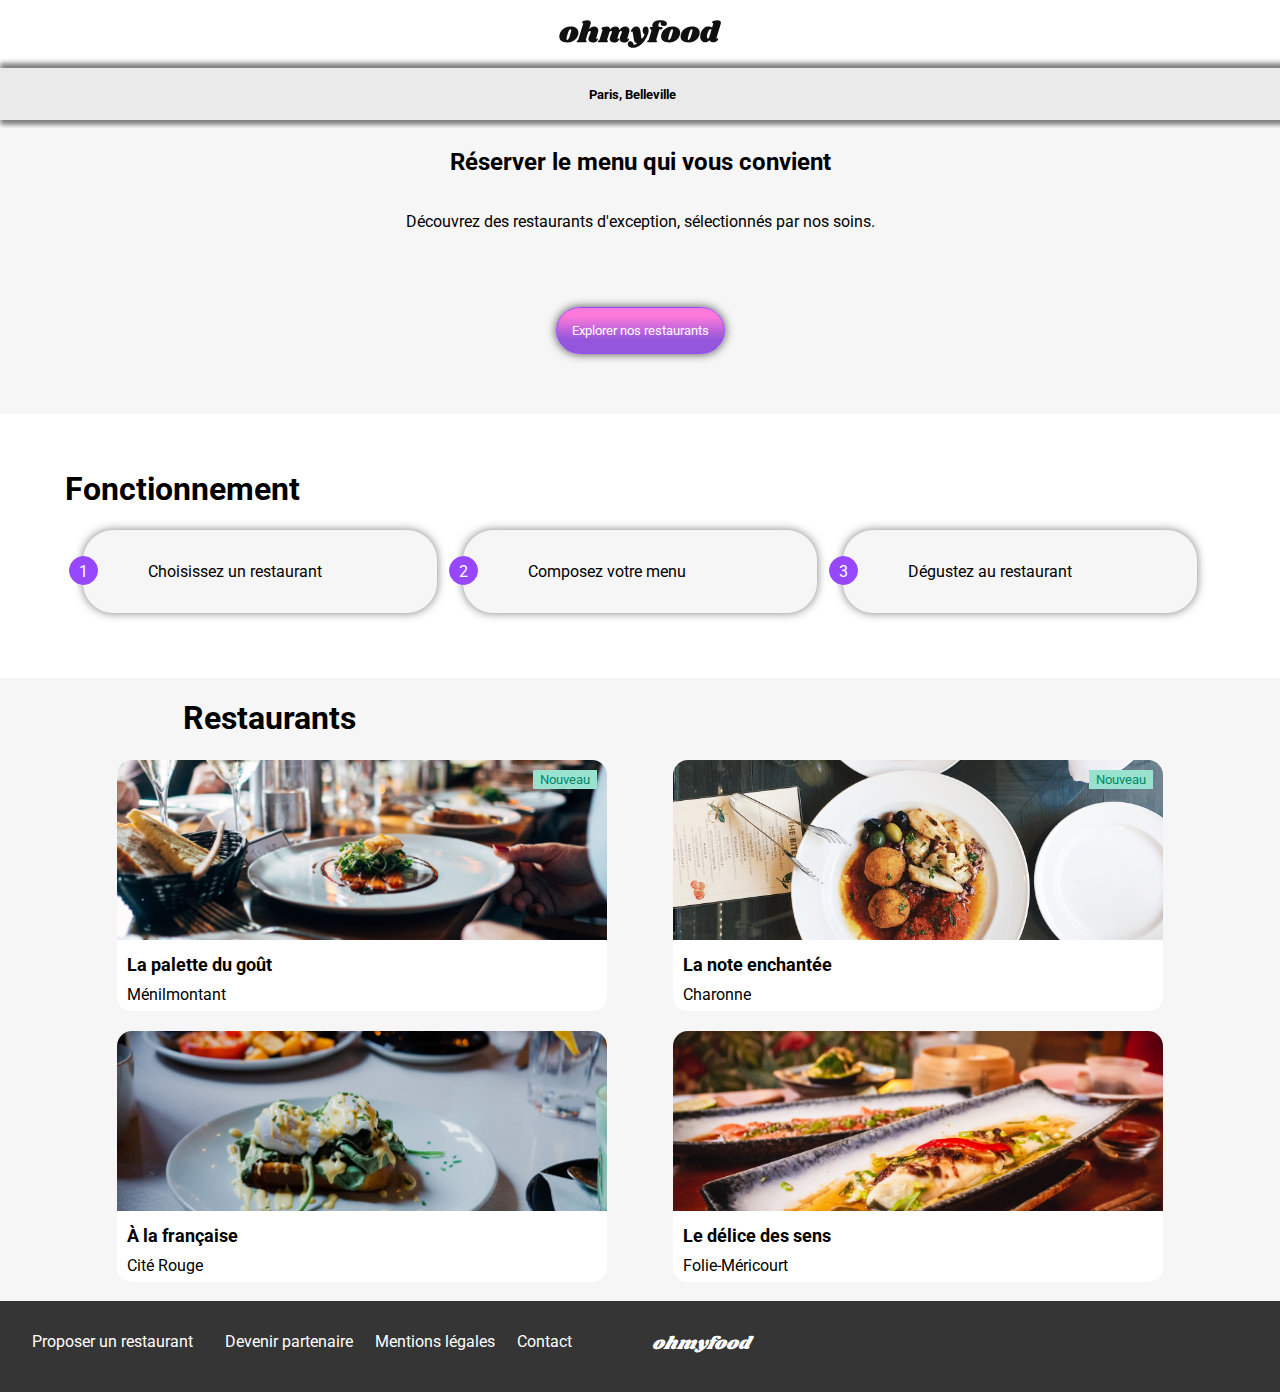
==== index.html @ e7209159 "Rename WelcomePage.html to index.html" ====
<!DOCTYPE html>
<html lang="fr">

<head>
    <meta charset="UTF-8" />
    <meta name="viewport" content="width=device-width, initial-scale=1.0" />
    <title>Ohmyfood</title>
    <link rel="preconnect" href="https://fonts.googleapis.com" />
    <link rel="preconnect" href="https://fonts.gstatic.com" crossorigin />
    <link href="https://fonts.googleapis.com/css2?family=Shrikhand:wght@400;500;700&display=swap" rel="stylesheet" />
    <link href="https://fonts.googleapis.com/css2?family=Roboto:wght@400;500;700&display=swap" rel="stylesheet" />
    <link rel="stylesheet" href="https://cdnjs.cloudflare.com/ajax/libs/font-awesome/6.2.1/css/all.min.css"
        integrity="sha512-MV7K8+y+gLIBoVD59lQIYicR65iaqukzvf/nwasF0nqhPay5w/9lJmVM2hMDcnK1OnMGCdVK+iQrJ7lzPJQd1w=="
        crossorigin="anonymous" referrerpolicy="no-referrer" />
    <link rel="stylesheet" href="./CSS/style.css" />
</head>

<body>

    <header>
        <!-- Logo -->
        <div class="logo">
            <img src="./images/logo/ohmyfood@2x.svg" alt="Logo ohmyfood" />
        </div>
        <!-- Emplacement de localisation -->
        <div class="location">
            <label for="localisation"><i class="fa-solid fa-location-dot"></i></label>
            <input type="text" name="localisation" id="localisation" placeholder="Paris, Belleville" />
        </div>
    </header>
    <!-- Contenu principal -->
    <main>
        <!-- Première section -->
        <section>
            <!-- Contenu textuel avec un bouton -->
            <div class="txt__btn">
                <div class="txt">
                    <h2>Réserver le menu qui vous convient</h2>
                    <p>Découvrez des restaurants d'exception,
                        <br>
                        sélectionnés par nos soins.
                    </p>
                </div>
                <!-- Bouton pour explorer les restaurants -->
                <div class="btn">
                    <button>
                        <span class="explore">Explorer nos restaurants</span>
                    </button>
                </div>
            </div>
        </section>
         <!-- Deuxième section -->
        <section>
          <!-- Titre et cartes de fonctionnement -->
            <div class="functioning__cards">
                <div class="functioning__title">
                    <h1>Fonctionnement</h1>
                </div>
                <!-- Cartes décrivant le fonctionnement -->
                <div class="card">
                    <div class="number">1</div>
                    <p><i class="fa-solid fa-mobile-screen-button gray"></i>Choisissez un restaurant</p>
                </div>
                <div class="card">
                    <div class="number">2</div>
                    <p><i class="fa-solid fa-list-ul gray"></i>Composez votre menu</p>
                </div>
                <div class="card">
                    <div class="number">3</div>
                    <p><i class="fa-solid fa-store purple"></i>Dégustez au restaurant</p>
                </div>
            </div>
        </section>
        <!-- Troisième section -->
        <section>
            <!-- Cartes de présentation des restaurants -->
            <div class="restaurants__cards">
                <h1 id="restaurants">Restaurants</h1>
                <div class="card">
                    <div class="btn__new">
                        <button>Nouveau</button>
                    </div>
                    <img src="./images/restaurants/la-palette-du-gout.jpg" alt="Image représentant une assiète de nourriture sur une table " />
                    <div class="card__content">
                        <div class="card__txt">
                            <h2>La palette du goût</h2>
                            <p>Ménilmontant</p>
                        </div>
                        <div class="card__fav">
                            <i class="fa-regular fa-heart"></i>
                            <i class="fa-solid fa-heart"></i>
                        </div>
                    </div>
                </div>
                <div class="card">
                    <div class="btn__new">
                        <button>Nouveau</button>
                    </div>
                    <img src="./images/restaurants/la-note-enchantee.jpg" alt="Image représentant une assiète de nourriture sur une table " />
                    <div class="card__content">
                        <div class="card__txt">
                            <h2>La note enchantée</h2>
                            <p>Charonne</p>
                        </div>
                        <div class="card__fav">
                            <i class="fa-regular fa-heart"></i>
                            <i class="fa-solid fa-heart"></i>
                        </div>
                    </div>
                </div>
                <div class="card">
                    <img src="./images/restaurants/a-la-francaise.jpg" alt="Image représentant une assiète de nourriture sur une table " />
                    <div class="card__content">
                        <div class="card__txt">
                            <h2>À la française</h2>
                            <p>Cité Rouge</p>
                        </div>
                        <div class="card__fav">
                            <i class="fa-regular fa-heart"></i>
                            <i class="fa-solid fa-heart"></i>
                        </div>
                    </div>
                </div>
                <div class="card">
                    <img src="./images/restaurants/le-delice-des-sens.jpg" alt="Image représentant une assiète de nourriture sur une table " />
                    <div class="card__content">
                        <div class="card__txt">
                            <h2>Le délice des sens</h2>
                            <p>Folie-Méricourt</p>
                        </div>
                        <div class="card__fav">
                            <i class="fa-regular fa-heart"></i>
                            <i class="fa-solid fa-heart"></i>
                        </div>
                    </div>
                </div>

            </div>
        </section>
    </main>
    <!-- Pied de page -->
    <footer>
        <div class="foot">
            <div class="foot__title">
                <h2>ohmyfood</h2>
            </div>
            <!-- Informations de contact -->
            <div class="foot__txt">
                <p><i class="fa-solid fa-utensils"></i>Proposer un restaurant</p>
                <p><i class="fa-solid fa-handshake-angle"></i>Devenir partenaire</p>
                <p>Mentions légales</p>
                <p>Contact</p>
            </div>
        </div>
    </footer>

</body>
</html>
---- CSS/style.css ----
@charset "UTF-8";
/****** Variables *******/
/****** Mixins *******/
/****** Global Styles *******/
* {
  font-family: "Roboto", sans-serif;
}

body {
  margin: 0;
  padding: 0;
}

h1 {
  margin-left: 20px;
}

hr {
  display: block;
  margin-bottom: 15px;
  margin-left: -177px;
  width: 40px;
  border: #99E2D0 3px solid;
}

.btn {
  display: flex;
  justify-content: center;
  align-items: center;
  margin-top: 30px;
}
.btn button {
  border: #9747FF 1px solid;
  background: rgb(147, 86, 220);
  background: linear-gradient(0deg, rgb(147, 86, 220) 30%, rgb(255, 121, 218) 82%);
  padding: 15px;
  border-radius: 25px;
  color: #ffffff;
  box-shadow: 0 0 10px rgba(0, 0, 0, 0.7);
}
.btn button:hover {
  background-color: rgb(167, 106, 230);
  box-shadow: 0 0 15px rgba(0, 0, 0, 0.9);
}

/****** Welcome Page *******/
/****** Header *******/
.logo {
  display: flex;
  justify-content: center;
  align-items: center;
  padding-top: 20px;
  padding-bottom: 20px;
}
.logo img {
  width: 162px;
}

.location {
  display: flex;
  justify-content: center;
  align-items: center;
  width: 105%;
  height: 50%;
  background-color: #EAEAEA;
  box-shadow: 0 -5px 5px rgba(0, 0, 0, 0.5), 0 5px 5px rgba(0, 0, 0, 0.5);
  margin-bottom: 8px;
}
.location i {
  margin-right: 10px;
}
.location label {
  display: flex;
  justify-content: center;
  align-items: center;
}
.location input {
  border: none;
  background-color: #EAEAEA;
  height: 50px;
}
.location input::-moz-placeholder {
  font-weight: bold;
  color: black;
}
.location input::placeholder {
  font-weight: bold;
  color: black;
}

/****** 1ère section *******/
.txt__btn {
  background-color: #F6F6F6;
  padding-bottom: 60px;
}
.txt__btn .txt {
  display: flex;
  justify-content: center;
  align-items: center;
  text-align: center;
  flex-direction: column;
  padding-bottom: 30px;
}
@media (min-width: 768px) {
  .txt__btn .txt p br {
    display: none;
  }
}

/****** 2ème section *******/
.functioning__cards {
  display: flex;
  justify-content: center;
  align-items: center;
  flex-direction: column;
  flex-wrap: wrap;
  padding-top: 35px;
}
@media (min-width: 768px) {
  .functioning__cards {
    flex-direction: row;
    gap: 2%;
    padding-bottom: 40px;
  }
}
.functioning__cards .functioning__title {
  width: 100%;
  margin-left: 45px;
}
.functioning__cards .number {
  height: 17px;
  border: #9747FF 1px solid;
  background-color: #9747FF;
  color: white;
  padding: 5px 9px 5px 9px;
  border-radius: 100%;
  margin-left: -30px;
  margin-top: 10px;
}
.functioning__cards .card {
  display: flex;
  width: 322px;
  border: 1px solid #F6F6F6;
  padding: 15px;
  border-radius: 30px;
  background-color: #F6F6F6;
  box-shadow: 0 0 10px rgba(0, 0, 0, 0.5);
  margin-bottom: 25px;
}
.functioning__cards .card p {
  width: 100%;
  display: flex;
}
.functioning__cards .card p i {
  display: flex;
  justify-content: center;
  align-items: center;
  padding-left: 30px;
  padding-right: 20px;
  color: #7E7E7E;
}
.functioning__cards .card p .purple {
  color: #9747FF;
}

/****** 3ème section les restaurants *******/
.restaurants__cards {
  background-color: #F6F6F6;
  display: flex;
  justify-content: center;
  align-items: center;
  flex-direction: column;
}
@media (min-width: 1024px) {
  .restaurants__cards {
    flex-direction: row;
    flex-wrap: wrap;
    gap: 5%;
  }
}
@media (min-width: 768px) {
  .restaurants__cards h1 {
    width: 73%;
  }
}
.restaurants__cards .card {
  position: relative;
  border: #F6F6F6 1px solid;
  background-color: white;
  width: 340px;
  height: 251px;
  border-radius: 15px;
  margin-bottom: 18px;
}
.restaurants__cards .card:hover {
  transform: scale(1.05);
  box-shadow: 0 0 15px rgba(0, 0, 0, 0.3);
}
@media (min-width: 768px) {
  .restaurants__cards .card {
    width: 490px;
    height: 251px;
  }
}
.restaurants__cards .card .btn__new button {
  position: absolute;
  top: 10px;
  right: 10px;
  border: #99E2D0 1px solid;
  background-color: #99E2D0;
  color: #008766;
  z-index: 2;
}
.restaurants__cards .card img {
  width: 340px;
  height: 180px;
  -o-object-fit: cover;
     object-fit: cover;
  border-top-left-radius: 15px;
  border-top-right-radius: 15px;
  z-index: -1;
}
@media (min-width: 768px) {
  .restaurants__cards .card img {
    width: 490px;
  }
}
.restaurants__cards .card .card__content {
  display: flex;
  justify-content: space-between;
}
.restaurants__cards .card .card__content .card__txt h2 {
  font-size: 18px;
  margin: 10px;
}
.restaurants__cards .card .card__content .card__txt p {
  margin: 10px;
}
.restaurants__cards .card .card__content .card__fav {
  padding-right: 35px;
  position: relative;
}
.restaurants__cards .card .card__content .card__fav .fa-regular,
.restaurants__cards .card .card__content .card__fav .fa-solid {
  position: absolute;
  top: 0;
  left: 0;
}
.restaurants__cards .card .card__content .card__fav .fa-regular {
  color: black;
  transition: transform 1s;
}
.restaurants__cards .card .card__content .card__fav .fa-solid {
  opacity: 0;
  transition: opacity 1s;
}
.restaurants__cards .card .card__content .card__fav:hover .fa-regular {
  transform: scale(0);
}
.restaurants__cards .card .card__content .card__fav:hover .fa-solid {
  opacity: 1;
  color: rgb(147, 86, 220);
}

/****** Footer *******/
footer {
  background-color: #353535;
  color: white;
  padding-top: 15px;
  padding-bottom: 20px;
}
@media (min-width: 768px) {
  footer .foot {
    display: flex;
    flex-direction: row-reverse;
    justify-content: flex-end;
    margin-right: 30px;
  }
}
footer .foot .foot__title h2 {
  font-family: "Shrikhand", sans-serif;
  font-style: italic;
  font-weight: 400;
  font-size: 18px;
  color: white;
  margin-left: 80px;
  margin-right: 20px;
}
@media (min-width: 768px) {
  footer .foot .foot__txt {
    display: flex;
  }
}
footer .foot i {
  margin-right: 10px;
}
footer .foot p {
  margin-left: 22px;
}

/****** Menus pages *******/
/****** Header *******/
.logo i {
  position: absolute;
  left: 20px;
}

/****** Menus images et titres *******/
@media (min-width: 768px) {
  .menu__part {
    display: flex;
    justify-content: center;
    align-items: center;
  }
}

.menu__image {
  position: relative;
}
.menu__image img {
  width: 100%;
  height: 275px;
  -o-object-fit: cover;
     object-fit: cover;
  position: relative;
}

.menu {
  background-color: #F6F6F6;
  border-top-left-radius: 30px;
  border-top-right-radius: 30px;
  z-index: 2;
  position: relative;
  margin-top: -60px;
  padding-bottom: 60px;
}
@media (min-width: 768px) {
  .menu {
    width: 1055px;
  }
}
.menu .menu__title h1 {
  font-family: "Shrikhand", sans-serif;
  font-size: 28px;
  font-style: italic;
  font-weight: 400;
  padding-top: 60px;
}
@media (min-width: 768px) {
  .menu .menu__title h1 {
    display: flex;
    justify-content: center;
    align-items: center;
  }
}
.menu .menu__title h1 .fa-regular,
.menu .menu__title h1 .fa-solid {
  position: absolute;
  margin-left: 30px;
}
@media (min-width: 768px) {
  .menu .menu__title h1 .fa-regular,
  .menu .menu__title h1 .fa-solid {
    margin-left: 400px;
  }
}
.menu .menu__title h1 .fa-regular {
  color: black;
  transition: transform 1s;
}
.menu .menu__title h1 .fa-solid {
  opacity: 0;
  transition: opacity 1s;
}
.menu .menu__title h1:hover .fa-regular {
  transform: scale(0);
}
.menu .menu__title h1:hover .fa-solid {
  opacity: 1;
  color: rgb(147, 86, 220);
}

.food {
  display: flex;
  justify-content: center;
  align-items: center;
  flex-direction: column;
}
.food .food__title {
  font-family: "Roboto", sans-serif;
  font-weight: 300;
  font-size: 18px;
  width: 100%;
  margin: 40px 0 0 20px;
}
@media (min-width: 768px) {
  .food .food__title {
    margin-left: 700px;
  }
}
.food .card {
  width: 349px;
  height: 72px;
  border: #F6F6F6 1px solid;
  background-color: white;
  box-shadow: 0 0 10px rgba(0, 0, 0, 0.5);
  margin-bottom: 22px;
  border-radius: 15px;
  position: relative;
}
.food .card .card__content {
  display: flex;
  justify-content: space-between;
}
.food .card .card__content .card__txt {
  margin-left: 15px;
  white-space: nowrap;
  overflow: hidden;
  text-overflow: ellipsis;
}
.food .card .card__content .card__txt h3 {
  font-weight: 500;
  font-size: 18px;
  margin-bottom: 10px;
  margin-top: 10px;
  overflow: hidden;
  text-overflow: ellipsis;
  white-space: nowrap;
}
.food .card .card__content .card__txt p {
  margin: 0;
  font-weight: 300;
  font-size: 15px;
  overflow: hidden;
  text-overflow: ellipsis;
  white-space: nowrap;
}
.food .card .check i {
  color: #99E2D0;
  border: #99E2D0 1px solid;
  border-radius: 100%;
  background-color: white;
  padding: 5px;
  display: none;
}
.food .card:hover .check {
  display: block;
  width: 60px;
  height: 75px;
  border-top-right-radius: 15px;
  border-bottom-right-radius: 15px;
  background-color: #99E2D0;
  display: flex;
  justify-content: center;
  align-items: center;
}
.food .card:hover .check i {
  display: block;
}
.food .card .card__price {
  padding-top: 13px;
  padding-right: 15px;
}/*# sourceMappingURL=style.css.map */
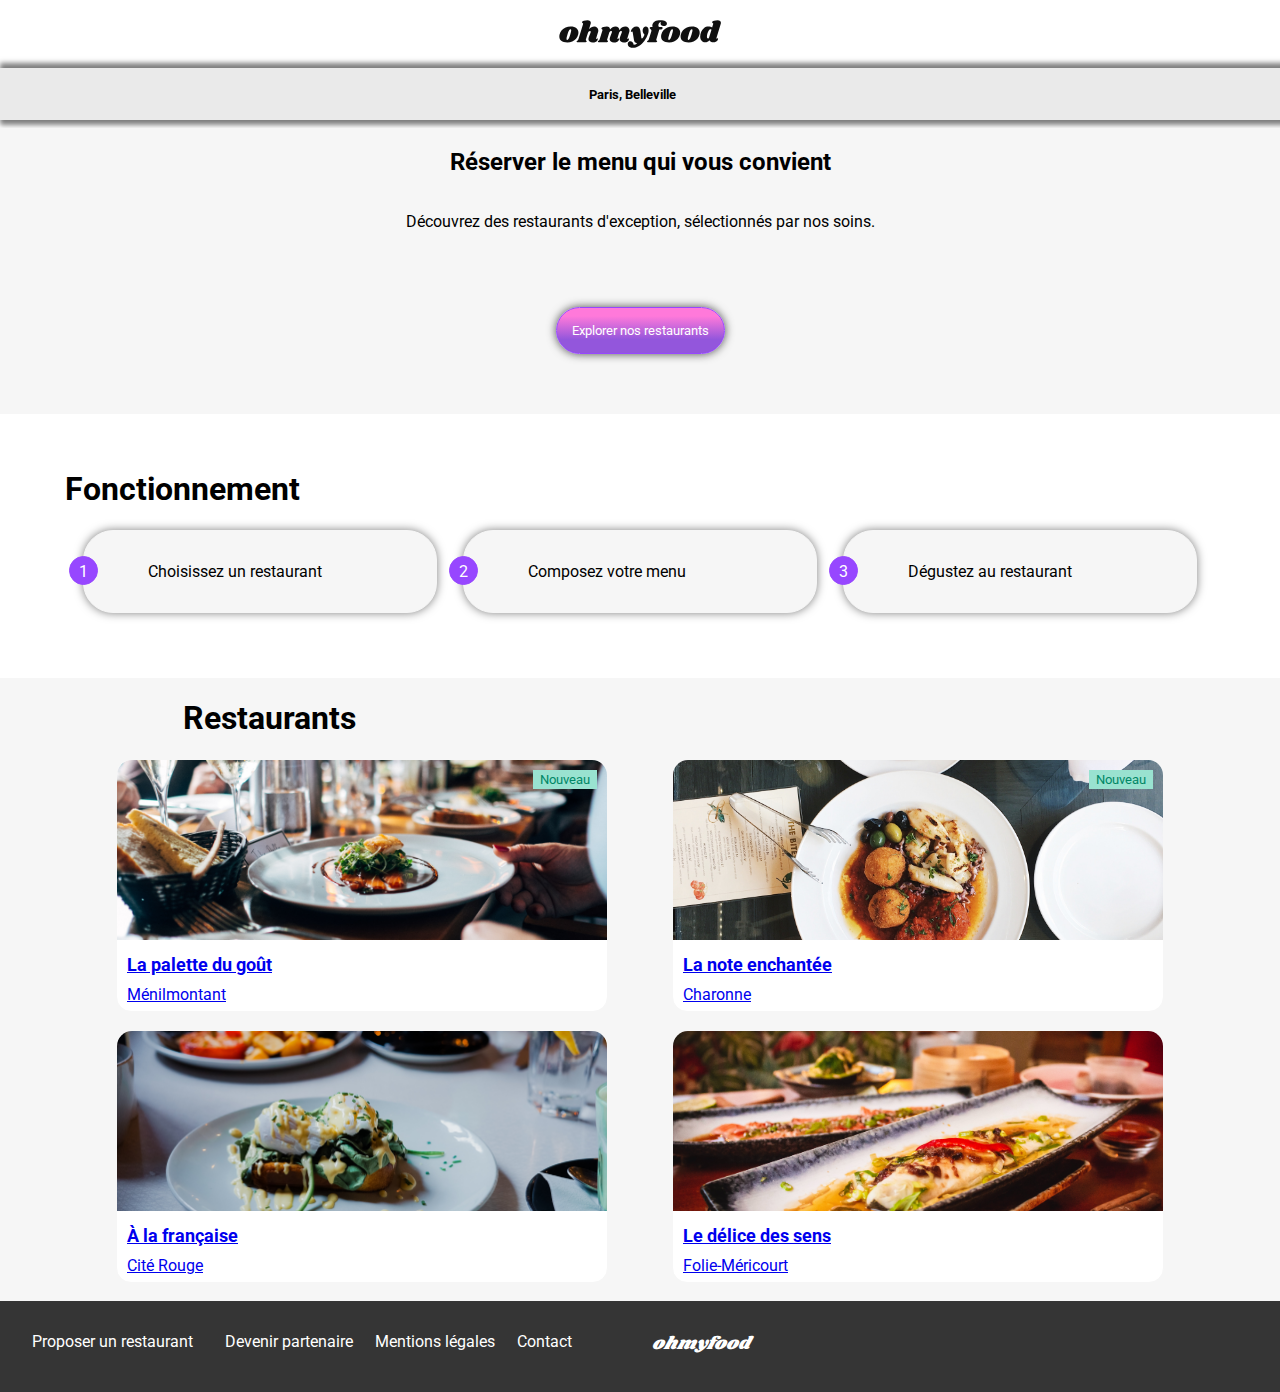
==== commit 25c96373: "Ajout des lien pour les cards" ====
--- a/index.html
+++ b/index.html
@@ -49,9 +49,9 @@
                 </div>
             </div>
         </section>
-         <!-- Deuxième section -->
+        <!-- Deuxième section -->
         <section>
-          <!-- Titre et cartes de fonctionnement -->
+            <!-- Titre et cartes de fonctionnement -->
             <div class="functioning__cards">
                 <div class="functioning__title">
                     <h1>Fonctionnement</h1>
@@ -76,27 +76,32 @@
             <!-- Cartes de présentation des restaurants -->
             <div class="restaurants__cards">
                 <h1 id="restaurants">Restaurants</h1>
+                <a href="./menus/lapalettedugout.html">
+                    <div class="card">
+                        <div class="btn__new">
+                            <button>Nouveau</button>
+                        </div>
+                        <img src="./images/restaurants/la-palette-du-gout.jpg"
+                            alt="Image représentant une assiète de nourriture sur une table " />
+                        <div class="card__content">
+                            <div class="card__txt">
+                                <h2>La palette du goût</h2>
+                                <p>Ménilmontant</p>
+                            </div>
+                            <div class="card__fav">
+                                <i class="fa-regular fa-heart"></i>
+                                <i class="fa-solid fa-heart"></i>
+                            </div>
+                        </div>
+                    </div>
+                </a>
+                <a href="./menus/lanoteenchantee.html">
                 <div class="card">
                     <div class="btn__new">
                         <button>Nouveau</button>
                     </div>
-                    <img src="./images/restaurants/la-palette-du-gout.jpg" alt="Image représentant une assiète de nourriture sur une table " />
-                    <div class="card__content">
-                        <div class="card__txt">
-                            <h2>La palette du goût</h2>
-                            <p>Ménilmontant</p>
-                        </div>
-                        <div class="card__fav">
-                            <i class="fa-regular fa-heart"></i>
-                            <i class="fa-solid fa-heart"></i>
-                        </div>
-                    </div>
-                </div>
-                <div class="card">
-                    <div class="btn__new">
-                        <button>Nouveau</button>
-                    </div>
-                    <img src="./images/restaurants/la-note-enchantee.jpg" alt="Image représentant une assiète de nourriture sur une table " />
+                    <img src="./images/restaurants/la-note-enchantee.jpg"
+                        alt="Image représentant une assiète de nourriture sur une table " />
                     <div class="card__content">
                         <div class="card__txt">
                             <h2>La note enchantée</h2>
@@ -108,8 +113,11 @@
                         </div>
                     </div>
                 </div>
+            </a>
+            <a href="./menus/alafrançaise.html">
                 <div class="card">
-                    <img src="./images/restaurants/a-la-francaise.jpg" alt="Image représentant une assiète de nourriture sur une table " />
+                    <img src="./images/restaurants/a-la-francaise.jpg"
+                        alt="Image représentant une assiète de nourriture sur une table " />
                     <div class="card__content">
                         <div class="card__txt">
                             <h2>À la française</h2>
@@ -121,8 +129,11 @@
                         </div>
                     </div>
                 </div>
+            </a>
+            <a href="./menus/ledelicedessens.html">
                 <div class="card">
-                    <img src="./images/restaurants/le-delice-des-sens.jpg" alt="Image représentant une assiète de nourriture sur une table " />
+                    <img src="./images/restaurants/le-delice-des-sens.jpg"
+                        alt="Image représentant une assiète de nourriture sur une table " />
                     <div class="card__content">
                         <div class="card__txt">
                             <h2>Le délice des sens</h2>
@@ -134,8 +145,8 @@
                         </div>
                     </div>
                 </div>
-
             </div>
+        </a>
         </section>
     </main>
     <!-- Pied de page -->
@@ -155,4 +166,5 @@
     </footer>
 
 </body>
-</html>
+
+</html>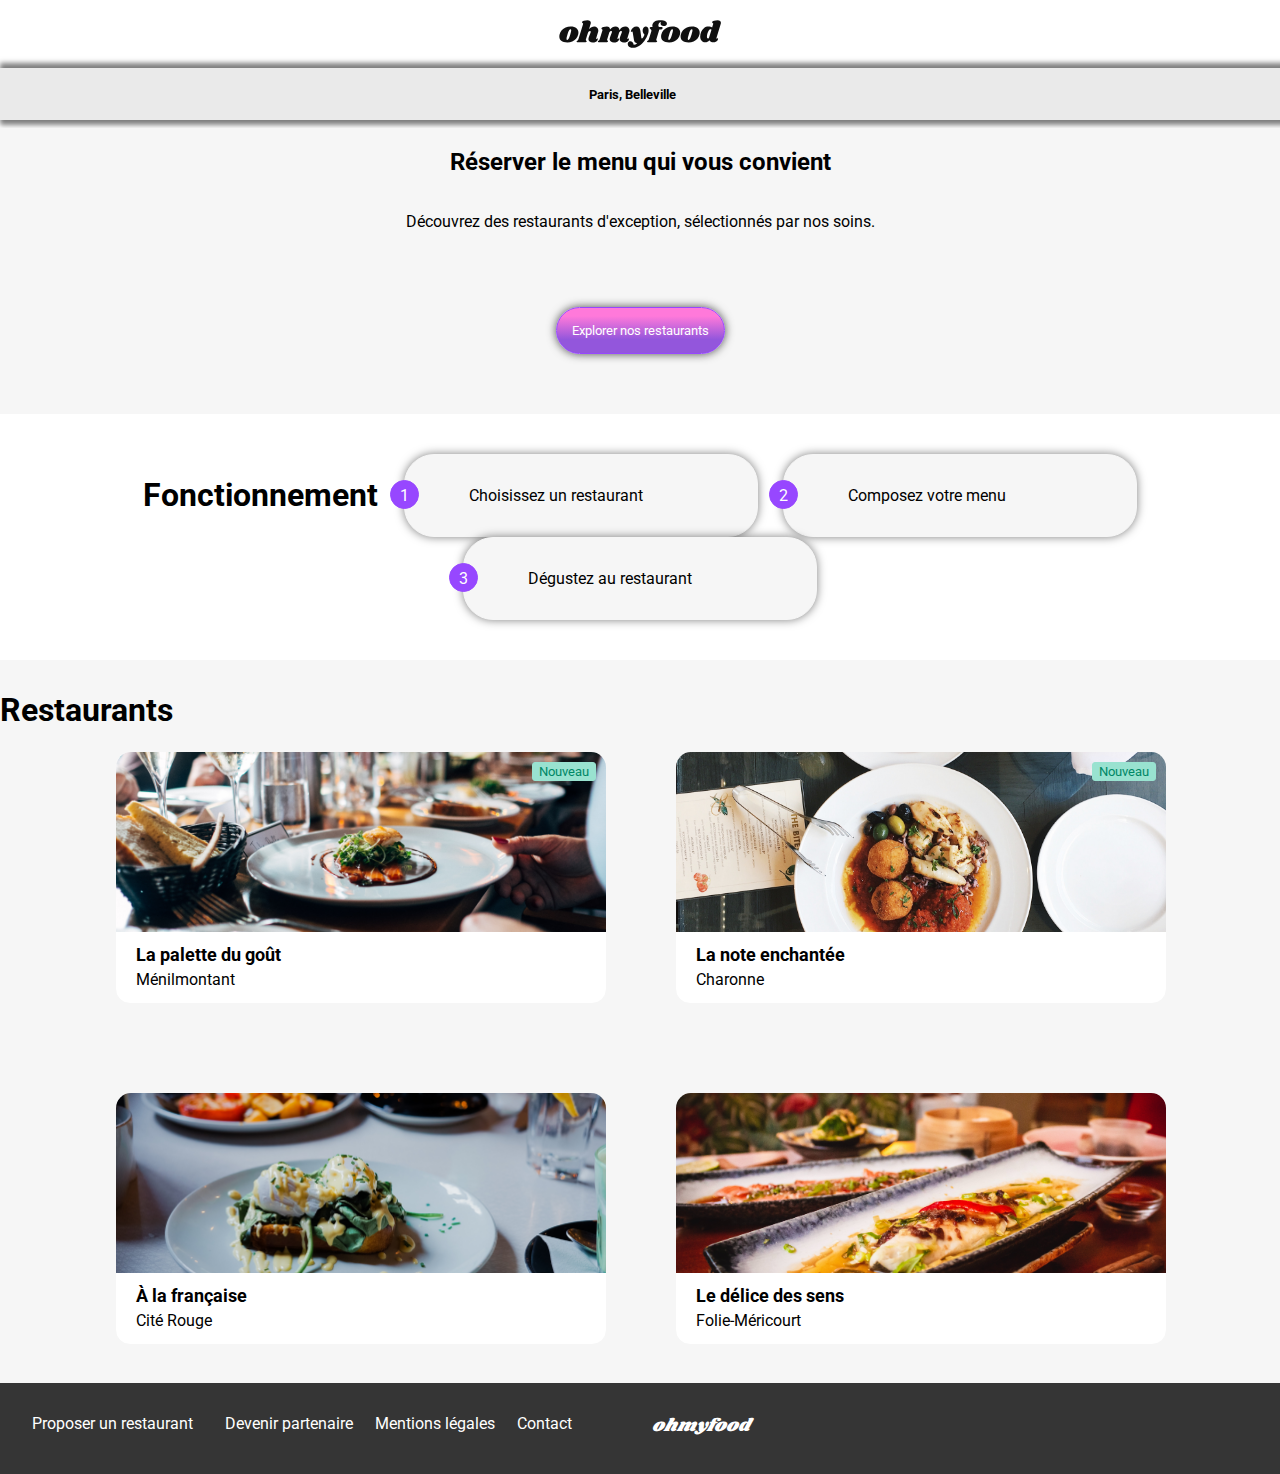
==== commit a92f4271: "Correction et passage en grid" ====
--- a/index.html
+++ b/index.html
@@ -53,9 +53,7 @@
         <section>
             <!-- Titre et cartes de fonctionnement -->
             <div class="functioning__cards">
-                <div class="functioning__title">
-                    <h1>Fonctionnement</h1>
-                </div>
+                <h1>Fonctionnement</h1>
                 <!-- Cartes décrivant le fonctionnement -->
                 <div class="card">
                     <div class="number">1</div>
@@ -74,79 +72,84 @@
         <!-- Troisième section -->
         <section>
             <!-- Cartes de présentation des restaurants -->
+
+
             <div class="restaurants__cards">
                 <h1 id="restaurants">Restaurants</h1>
-                <a href="./menus/lapalettedugout.html">
-                    <div class="card">
-                        <div class="btn__new">
-                            <button>Nouveau</button>
-                        </div>
-                        <img src="./images/restaurants/la-palette-du-gout.jpg"
-                            alt="Image représentant une assiète de nourriture sur une table " />
-                        <div class="card__content">
-                            <div class="card__txt">
-                                <h2>La palette du goût</h2>
-                                <p>Ménilmontant</p>
+                <div class="card__grid">
+                    <a href="./menus/lapalettedugout.html">
+                        <div class="card" id="palette">
+                            <div class="btn__new">
+                                <button>Nouveau</button>
                             </div>
-                            <div class="card__fav">
-                                <i class="fa-regular fa-heart"></i>
-                                <i class="fa-solid fa-heart"></i>
+                            <img src="./images/restaurants/la-palette-du-gout.jpg"
+                                alt="Image représentant une assiète de nourriture sur une table " />
+                            <div class="card__content">
+                                <div class="card__txt">
+                                    <h2>La palette du goût</h2>
+                                    <p>Ménilmontant</p>
+                                </div>
+                                <div class="card__fav">
+                                    <i class="fa-regular fa-heart"></i>
+                                    <i class="fa-solid fa-heart"></i>
+                                </div>
                             </div>
                         </div>
-                    </div>
-                </a>
-                <a href="./menus/lanoteenchantee.html">
-                <div class="card">
-                    <div class="btn__new">
-                        <button>Nouveau</button>
-                    </div>
-                    <img src="./images/restaurants/la-note-enchantee.jpg"
-                        alt="Image représentant une assiète de nourriture sur une table " />
-                    <div class="card__content">
-                        <div class="card__txt">
-                            <h2>La note enchantée</h2>
-                            <p>Charonne</p>
+                    </a>
+                    <a href="./menus/lanoteenchantee.html">
+                        <div class="card" id="enchantee">
+                            <div class="btn__new">
+                                <button>Nouveau</button>
+                            </div>
+                            <img src="./images/restaurants/la-note-enchantee.jpg"
+                                alt="Image représentant une assiète de nourriture sur une table " />
+                            <div class="card__content">
+                                <div class="card__txt">
+                                    <h2>La note enchantée</h2>
+                                    <p>Charonne</p>
+                                </div>
+                                <div class="card__fav">
+                                    <i class="fa-regular fa-heart"></i>
+                                    <i class="fa-solid fa-heart"></i>
+                                </div>
+                            </div>
                         </div>
-                        <div class="card__fav">
-                            <i class="fa-regular fa-heart"></i>
-                            <i class="fa-solid fa-heart"></i>
+
+                    </a>
+                    <a href="./menus/alafrançaise.html">
+                        <div class="card" id="francaise">
+                            <img src="./images/restaurants/a-la-francaise.jpg"
+                                alt="Image représentant une assiète de nourriture sur une table " />
+                            <div class="card__content">
+                                <div class="card__txt">
+                                    <h2>À la française</h2>
+                                    <p>Cité Rouge</p>
+                                </div>
+                                <div class="card__fav">
+                                    <i class="fa-regular fa-heart"></i>
+                                    <i class="fa-solid fa-heart"></i>
+                                </div>
+                            </div>
                         </div>
-                    </div>
-                </div>
-            </a>
-            <a href="./menus/alafrançaise.html">
-                <div class="card">
-                    <img src="./images/restaurants/a-la-francaise.jpg"
-                        alt="Image représentant une assiète de nourriture sur une table " />
-                    <div class="card__content">
-                        <div class="card__txt">
-                            <h2>À la française</h2>
-                            <p>Cité Rouge</p>
+                    </a>
+                    <a href="./menus/ledelicedessens.html">
+                        <div class="card" id="sens">
+                            <img src="./images/restaurants/le-delice-des-sens.jpg"
+                                alt="Image représentant une assiète de nourriture sur une table " />
+                            <div class="card__content">
+                                <div class="card__txt">
+                                    <h2>Le délice des sens</h2>
+                                    <p>Folie-Méricourt</p>
+                                </div>
+                                <div class="card__fav">
+                                    <i class="fa-regular fa-heart"></i>
+                                    <i class="fa-solid fa-heart"></i>
+                                </div>
+                            </div>
                         </div>
-                        <div class="card__fav">
-                            <i class="fa-regular fa-heart"></i>
-                            <i class="fa-solid fa-heart"></i>
-                        </div>
-                    </div>
-                </div>
-            </a>
-            <a href="./menus/ledelicedessens.html">
-                <div class="card">
-                    <img src="./images/restaurants/le-delice-des-sens.jpg"
-                        alt="Image représentant une assiète de nourriture sur une table " />
-                    <div class="card__content">
-                        <div class="card__txt">
-                            <h2>Le délice des sens</h2>
-                            <p>Folie-Méricourt</p>
-                        </div>
-                        <div class="card__fav">
-                            <i class="fa-regular fa-heart"></i>
-                            <i class="fa-solid fa-heart"></i>
-                        </div>
-                    </div>
                 </div>
             </div>
-        </a>
+            </a>
         </section>
     </main>
     <!-- Pied de page -->
--- a/CSS/style.css
+++ b/CSS/style.css
@@ -9,10 +9,6 @@
 body {
   margin: 0;
   padding: 0;
-}
-
-h1 {
-  margin-left: 20px;
 }
 
 hr {
@@ -43,6 +39,11 @@
   box-shadow: 0 0 15px rgba(0, 0, 0, 0.9);
 }
 
+a {
+  text-decoration: none;
+  color: black;
+}
+
 /****** Welcome Page *******/
 /****** Header *******/
 .logo {
@@ -120,7 +121,9 @@
   .functioning__cards {
     flex-direction: row;
     gap: 2%;
-    padding-bottom: 40px;
+    padding: 40px 0 40px 0;
+    align-items: center;
+    justify-content: center;
   }
 }
 .functioning__cards .functioning__title {
@@ -145,7 +148,6 @@
   border-radius: 30px;
   background-color: #F6F6F6;
   box-shadow: 0 0 10px rgba(0, 0, 0, 0.5);
-  margin-bottom: 25px;
 }
 .functioning__cards .card p {
   width: 100%;
@@ -166,22 +168,33 @@
 /****** 3ème section les restaurants *******/
 .restaurants__cards {
   background-color: #F6F6F6;
-  display: flex;
-  justify-content: center;
-  align-items: center;
-  flex-direction: column;
+  padding-top: 10px;
+}
+.restaurants__cards .card__grid {
+  display: grid;
+  justify-content: center;
 }
 @media (min-width: 1024px) {
-  .restaurants__cards {
-    flex-direction: row;
-    flex-wrap: wrap;
-    gap: 5%;
-  }
-}
-@media (min-width: 768px) {
-  .restaurants__cards h1 {
-    width: 73%;
-  }
+  .restaurants__cards .card__grid {
+    display: grid;
+    grid-template-columns: 490px 490px;
+    gap: 70px;
+    justify-content: center;
+    padding-bottom: 20px;
+  }
+}
+@media (min-width: 1024px) {
+  .restaurants__cards .card__grid h1 {
+    background-color: #F6F6F6;
+  }
+}
+.restaurants__cards #palette,
+.restaurants__cards #francaise {
+  grid-column: 1;
+}
+.restaurants__cards #enchantee,
+.restaurants__cards #sens {
+  grid-column: 2;
 }
 .restaurants__cards .card {
   position: relative;
@@ -206,6 +219,7 @@
   position: absolute;
   top: 10px;
   right: 10px;
+  border-radius: 3px;
   border: #99E2D0 1px solid;
   background-color: #99E2D0;
   color: #008766;
@@ -229,15 +243,19 @@
   display: flex;
   justify-content: space-between;
 }
+.restaurants__cards .card .card__content .card__txt {
+  margin: 8px 0 0 20px;
+}
 .restaurants__cards .card .card__content .card__txt h2 {
   font-size: 18px;
-  margin: 10px;
+  margin: 0;
 }
 .restaurants__cards .card .card__content .card__txt p {
-  margin: 10px;
+  margin-top: 5px;
 }
 .restaurants__cards .card .card__content .card__fav {
-  padding-right: 35px;
+  padding-right: 40px;
+  margin-top: 25px;
   position: relative;
 }
 .restaurants__cards .card .card__content .card__fav .fa-regular,
@@ -458,6 +476,7 @@
   display: block;
 }
 .food .card .card__price {
-  padding-top: 13px;
-  padding-right: 15px;
+  display: flex;
+  align-items: flex-end;
+  justify-content: flex-end;
 }/*# sourceMappingURL=style.css.map */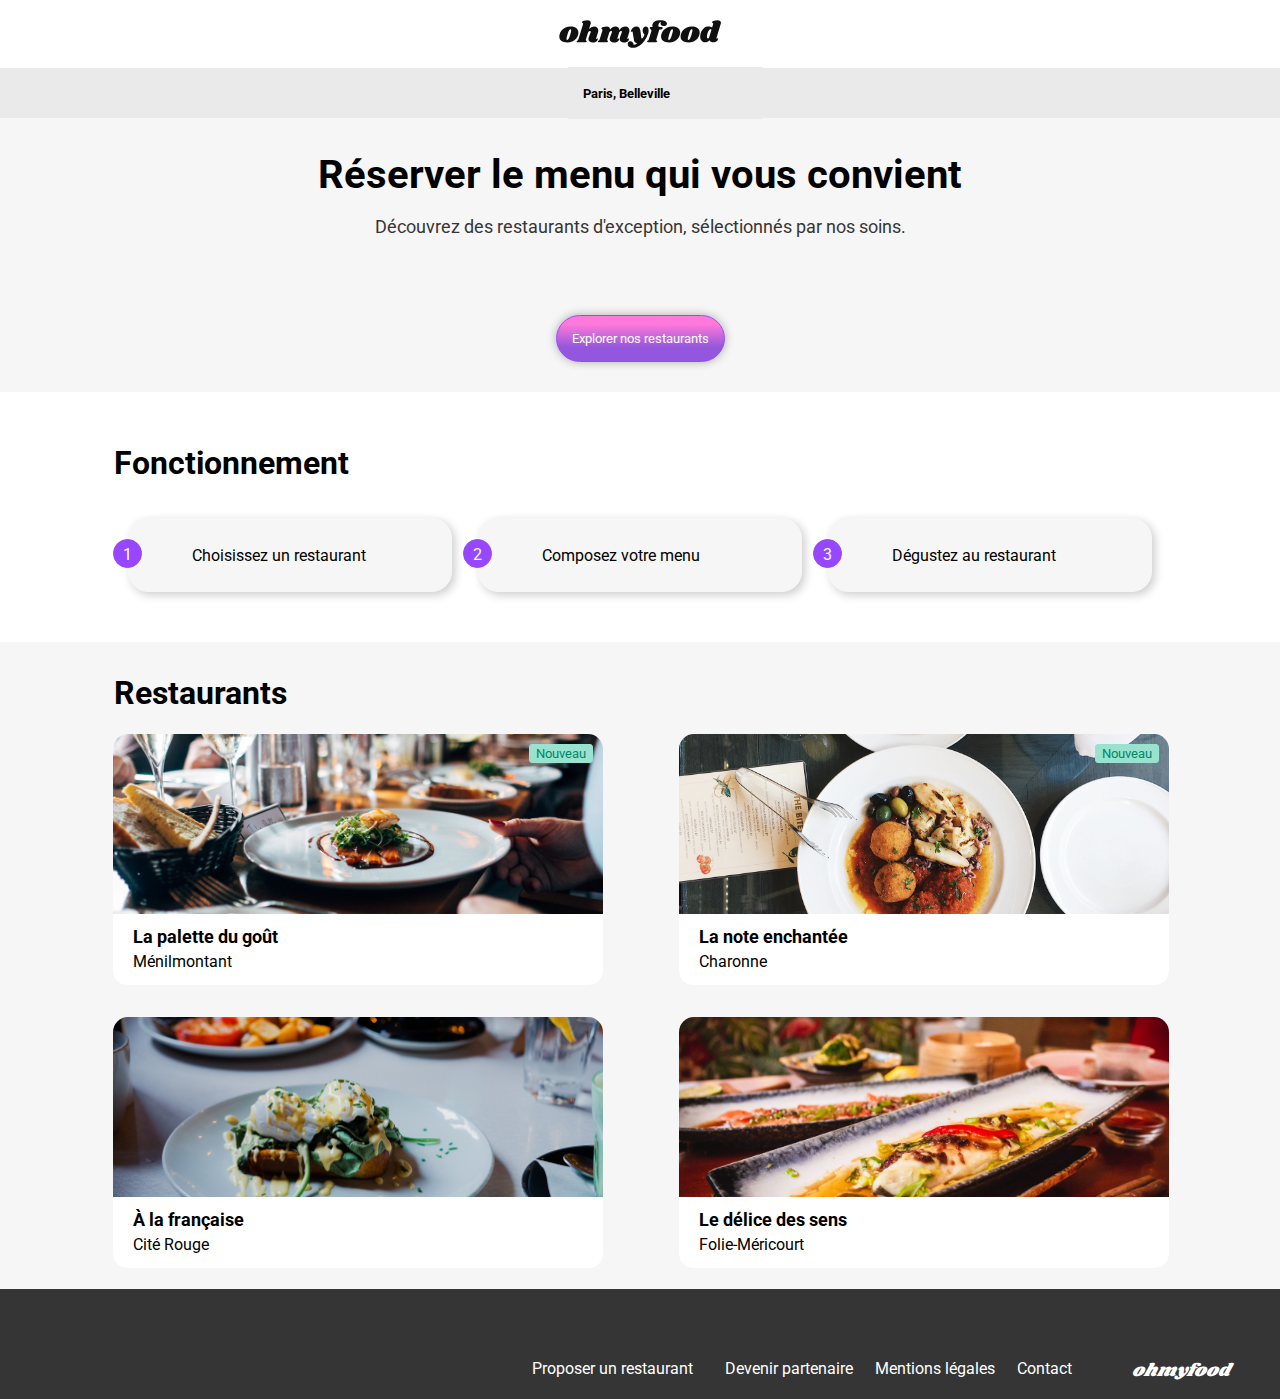
==== commit 07575b51: "Correction suite au mentoratÃ" ====
--- a/index.html
+++ b/index.html
@@ -52,8 +52,10 @@
         <!-- Deuxième section -->
         <section>
             <!-- Titre et cartes de fonctionnement -->
+            <div class="functioning__txt">
+                <h1>Fonctionnement</h1>
+            </div>
             <div class="functioning__cards">
-                <h1>Fonctionnement</h1>
                 <!-- Cartes décrivant le fonctionnement -->
                 <div class="card">
                     <div class="number">1</div>
@@ -75,7 +77,9 @@
 
 
             <div class="restaurants__cards">
-                <h1 id="restaurants">Restaurants</h1>
+                <div class="restaurant">
+                    <h1>Restaurants</h1>
+                </div>
                 <div class="card__grid">
                     <a href="./menus/lapalettedugout.html">
                         <div class="card" id="palette">
--- a/CSS/style.css
+++ b/CSS/style.css
@@ -32,11 +32,13 @@
   padding: 15px;
   border-radius: 25px;
   color: #ffffff;
-  box-shadow: 0 0 10px rgba(0, 0, 0, 0.7);
+  box-shadow: 0 0 10px rgba(0, 0, 0, 0.3);
+  transition: 200ms;
 }
 .btn button:hover {
   background-color: rgb(167, 106, 230);
-  box-shadow: 0 0 15px rgba(0, 0, 0, 0.9);
+  box-shadow: 0 0 15px rgba(0, 0, 0, 0.5);
+  filter: brightness(1.05);
 }
 
 a {
@@ -44,6 +46,10 @@
   color: black;
 }
 
+.fa-heart::before {
+  font-size: 22px;
+}
+
 /****** Welcome Page *******/
 /****** Header *******/
 .logo {
@@ -61,12 +67,18 @@
   display: flex;
   justify-content: center;
   align-items: center;
-  width: 105%;
-  height: 50%;
+  width: 100%;
+  height: 50px;
   background-color: #EAEAEA;
   box-shadow: 0 -5px 5px rgba(0, 0, 0, 0.5), 0 5px 5px rgba(0, 0, 0, 0.5);
   margin-bottom: 8px;
 }
+@media (min-width: 1024px) {
+  .location {
+    box-shadow: none;
+    margin-bottom: 0;
+  }
+}
 .location i {
   margin-right: 10px;
 }
@@ -74,6 +86,11 @@
   display: flex;
   justify-content: center;
   align-items: center;
+  padding-left: 40px;
+}
+.location #localisation {
+  color: #353535;
+  padding-left: 15px;
 }
 .location input {
   border: none;
@@ -92,7 +109,7 @@
 /****** 1ère section *******/
 .txt__btn {
   background-color: #F6F6F6;
-  padding-bottom: 60px;
+  padding-bottom: 30px;
 }
 .txt__btn .txt {
   display: flex;
@@ -102,28 +119,51 @@
   flex-direction: column;
   padding-bottom: 30px;
 }
-@media (min-width: 768px) {
-  .txt__btn .txt p br {
-    display: none;
-  }
+.txt__btn .txt h2 {
+  font-size: 34px;
+}
+@media (min-width: 1024px) {
+  .txt__btn .txt h2 {
+    font-size: 40px;
+    margin-bottom: 0;
+  }
+}
+.txt__btn .txt p {
+  color: #353535;
+  font-size: 18px;
+}
+.txt__btn .txt p br {
+  display: none;
 }
 
 /****** 2ème section *******/
+.functioning__txt {
+  width: 100%;
+  max-width: 1053px;
+  margin-left: auto;
+  margin-right: auto;
+  padding-top: 30px;
+}
+
 .functioning__cards {
   display: flex;
   justify-content: center;
   align-items: center;
   flex-direction: column;
   flex-wrap: wrap;
-  padding-top: 35px;
+  padding-top: 15px;
+}
+@media (min-width: 768px) {
+  .functioning__cards {
+    gap: 2%;
+    padding-bottom: 50px;
+    align-items: center;
+    justify-content: center;
+  }
 }
 @media (min-width: 768px) {
   .functioning__cards {
     flex-direction: row;
-    gap: 2%;
-    padding: 40px 0 40px 0;
-    align-items: center;
-    justify-content: center;
   }
 }
 .functioning__cards .functioning__title {
@@ -137,21 +177,28 @@
   color: white;
   padding: 5px 9px 5px 9px;
   border-radius: 100%;
-  margin-left: -30px;
-  margin-top: 10px;
+  margin-left: -16px;
+  margin-top: 20px;
 }
 .functioning__cards .card {
   display: flex;
   width: 322px;
+  height: 72px;
   border: 1px solid #F6F6F6;
-  padding: 15px;
-  border-radius: 30px;
+  border-radius: 20px;
   background-color: #F6F6F6;
-  box-shadow: 0 0 10px rgba(0, 0, 0, 0.5);
+  box-shadow: 3px 3px 10px rgba(0, 0, 0, 0.2);
+  margin-bottom: 25px;
+}
+@media (min-width: 1025px) {
+  .functioning__cards .card {
+    margin-bottom: 0;
+  }
 }
 .functioning__cards .card p {
   width: 100%;
   display: flex;
+  align-items: center;
 }
 .functioning__cards .card p i {
   display: flex;
@@ -166,9 +213,17 @@
 }
 
 /****** 3ème section les restaurants *******/
+.restaurant {
+  width: 100%;
+  max-width: 1053px;
+  margin-left: auto;
+  margin-right: auto;
+}
+
 .restaurants__cards {
   background-color: #F6F6F6;
   padding-top: 10px;
+  padding-bottom: 30px;
 }
 .restaurants__cards .card__grid {
   display: grid;
@@ -178,7 +233,7 @@
   .restaurants__cards .card__grid {
     display: grid;
     grid-template-columns: 490px 490px;
-    gap: 70px;
+    gap: 6%;
     justify-content: center;
     padding-bottom: 20px;
   }
@@ -203,7 +258,6 @@
   width: 340px;
   height: 251px;
   border-radius: 15px;
-  margin-bottom: 18px;
 }
 .restaurants__cards .card:hover {
   transform: scale(1.05);
@@ -255,7 +309,7 @@
 }
 .restaurants__cards .card .card__content .card__fav {
   padding-right: 40px;
-  margin-top: 25px;
+  margin-top: 20px;
   position: relative;
 }
 .restaurants__cards .card .card__content .card__fav .fa-regular,
@@ -284,8 +338,7 @@
 footer {
   background-color: #353535;
   color: white;
-  padding-top: 15px;
-  padding-bottom: 20px;
+  padding-top: 34px;
 }
 @media (min-width: 768px) {
   footer .foot {
@@ -301,19 +354,29 @@
   font-weight: 400;
   font-size: 18px;
   color: white;
-  margin-left: 80px;
+  margin-left: 60px;
   margin-right: 20px;
+  padding-top: 20px;
 }
 @media (min-width: 768px) {
   footer .foot .foot__txt {
     display: flex;
   }
 }
+@media (min-width: 1024px) {
+  footer .foot .foot__txt {
+    justify-content: flex-end;
+    width: 100%;
+    padding-top: 20px;
+  }
+}
 footer .foot i {
   margin-right: 10px;
 }
 footer .foot p {
   margin-left: 22px;
+  margin-bottom: 0;
+  font-size: 16px;
 }
 
 /****** Menus pages *******/
@@ -419,7 +482,6 @@
 .food .card {
   width: 349px;
   height: 72px;
-  border: #F6F6F6 1px solid;
   background-color: white;
   box-shadow: 0 0 10px rgba(0, 0, 0, 0.5);
   margin-bottom: 22px;
@@ -428,9 +490,9 @@
 }
 .food .card .card__content {
   display: flex;
-  justify-content: space-between;
 }
 .food .card .card__content .card__txt {
+  width: 80%;
   margin-left: 15px;
   white-space: nowrap;
   overflow: hidden;
@@ -462,9 +524,8 @@
   display: none;
 }
 .food .card:hover .check {
-  display: block;
   width: 60px;
-  height: 75px;
+  height: 72px;
   border-top-right-radius: 15px;
   border-bottom-right-radius: 15px;
   background-color: #99E2D0;
@@ -477,6 +538,6 @@
 }
 .food .card .card__price {
   display: flex;
-  align-items: flex-end;
-  justify-content: flex-end;
+  align-items: center;
+  margin-right: 10px;
 }/*# sourceMappingURL=style.css.map */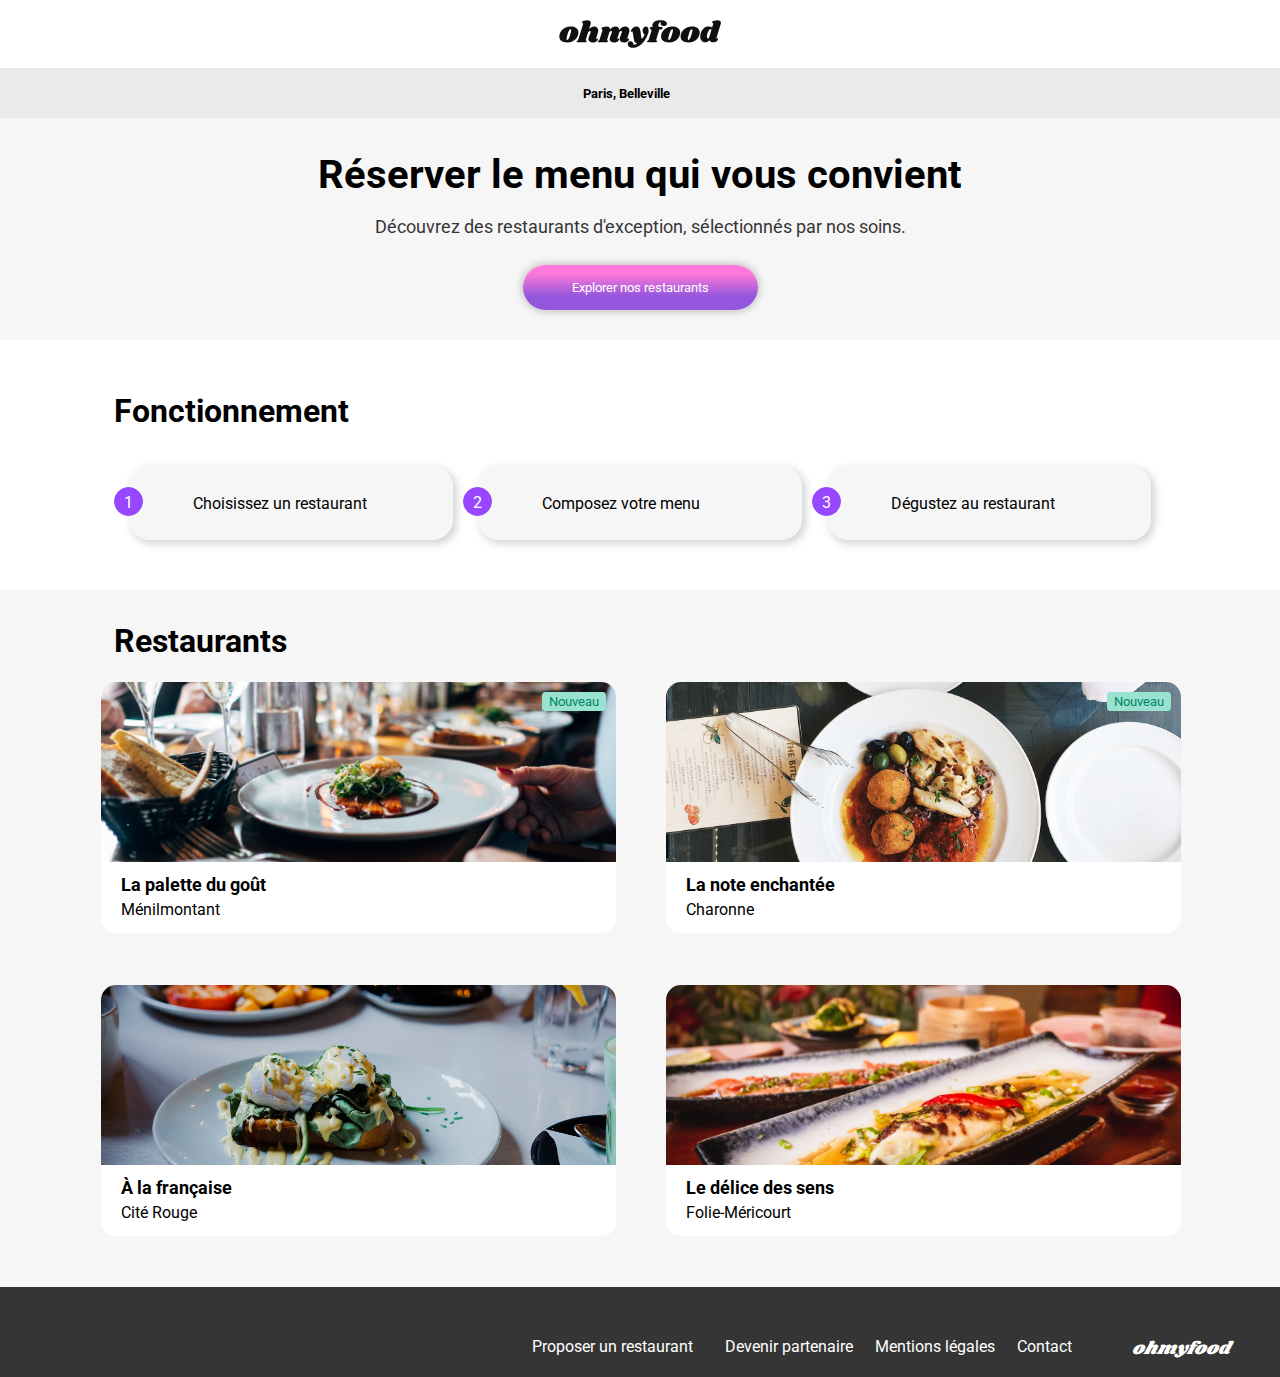
==== commit 27924d15: "Update a href in menu pages" ====
--- a/index.html
+++ b/index.html
@@ -50,7 +50,7 @@
             </div>
         </section>
         <!-- Deuxième section -->
-        <section>
+        <section id="functioning">
             <!-- Titre et cartes de fonctionnement -->
             <div class="functioning__txt">
                 <h1>Fonctionnement</h1>
@@ -72,7 +72,7 @@
             </div>
         </section>
         <!-- Troisième section -->
-        <section>
+        <section id="restaurants">
             <!-- Cartes de présentation des restaurants -->
 
 
--- a/CSS/style.css
+++ b/CSS/style.css
@@ -18,36 +18,43 @@
   width: 40px;
   border: #99E2D0 3px solid;
 }
+@media (min-width: 1024px) {
+  hr {
+    margin-left: -315px;
+  }
+}
 
 .btn {
   display: flex;
   justify-content: center;
   align-items: center;
-  margin-top: 30px;
+  margin-top: 10px;
 }
 .btn button {
-  border: #9747FF 1px solid;
-  background: rgb(147, 86, 220);
+  border: #9747FF 0 solid;
   background: linear-gradient(0deg, rgb(147, 86, 220) 30%, rgb(255, 121, 218) 82%);
-  padding: 15px;
+  padding: 15px 49px 15px 49px;
   border-radius: 25px;
   color: #ffffff;
   box-shadow: 0 0 10px rgba(0, 0, 0, 0.3);
-  transition: 200ms;
+  transition: 400ms;
+  cursor: pointer;
 }
 .btn button:hover {
   background-color: rgb(167, 106, 230);
   box-shadow: 0 0 15px rgba(0, 0, 0, 0.5);
-  filter: brightness(1.05);
+  filter: brightness(1.15);
 }
 
 a {
   text-decoration: none;
   color: black;
+  width: 100%;
 }
 
 .fa-heart::before {
   font-size: 22px;
+  cursor: pointer;
 }
 
 /****** Welcome Page *******/
@@ -95,7 +102,7 @@
 .location input {
   border: none;
   background-color: #EAEAEA;
-  height: 50px;
+  height: 48px;
 }
 .location input::-moz-placeholder {
   font-weight: bold;
@@ -117,7 +124,6 @@
   align-items: center;
   text-align: center;
   flex-direction: column;
-  padding-bottom: 30px;
 }
 .txt__btn .txt h2 {
   font-size: 34px;
@@ -137,6 +143,10 @@
 }
 
 /****** 2ème section *******/
+#functioning {
+  padding: 0 1rem;
+}
+
 .functioning__txt {
   width: 100%;
   max-width: 1053px;
@@ -213,6 +223,11 @@
 }
 
 /****** 3ème section les restaurants *******/
+#restaurants {
+  padding: 0 1rem;
+  background-color: #F6F6F6;
+}
+
 .restaurant {
   width: 100%;
   max-width: 1053px;
@@ -221,19 +236,21 @@
 }
 
 .restaurants__cards {
-  background-color: #F6F6F6;
   padding-top: 10px;
   padding-bottom: 30px;
 }
 .restaurants__cards .card__grid {
   display: grid;
   justify-content: center;
+  max-width: 1080px;
+  margin-left: auto;
+  margin-right: auto;
 }
 @media (min-width: 1024px) {
   .restaurants__cards .card__grid {
     display: grid;
-    grid-template-columns: 490px 490px;
-    gap: 6%;
+    grid-template-columns: 1fr 1fr;
+    gap: 50px;
     justify-content: center;
     padding-bottom: 20px;
   }
@@ -255,9 +272,10 @@
   position: relative;
   border: #F6F6F6 1px solid;
   background-color: white;
-  width: 340px;
+  width: 100%;
   height: 251px;
   border-radius: 15px;
+  transition: 500ms;
 }
 .restaurants__cards .card:hover {
   transform: scale(1.05);
@@ -265,7 +283,6 @@
 }
 @media (min-width: 768px) {
   .restaurants__cards .card {
-    width: 490px;
     height: 251px;
   }
 }
@@ -280,7 +297,7 @@
   z-index: 2;
 }
 .restaurants__cards .card img {
-  width: 340px;
+  width: 100%;
   height: 180px;
   -o-object-fit: cover;
      object-fit: cover;
@@ -288,11 +305,6 @@
   border-top-right-radius: 15px;
   z-index: -1;
 }
-@media (min-width: 768px) {
-  .restaurants__cards .card img {
-    width: 490px;
-  }
-}
 .restaurants__cards .card .card__content {
   display: flex;
   justify-content: space-between;
@@ -338,7 +350,7 @@
 footer {
   background-color: #353535;
   color: white;
-  padding-top: 34px;
+  padding-top: 14px;
 }
 @media (min-width: 768px) {
   footer .foot {
@@ -387,12 +399,10 @@
 }
 
 /****** Menus images et titres *******/
-@media (min-width: 768px) {
-  .menu__part {
-    display: flex;
-    justify-content: center;
-    align-items: center;
-  }
+.menu__part {
+  display: flex;
+  justify-content: center;
+  align-items: center;
 }
 
 .menu__image {
@@ -407,25 +417,35 @@
 }
 
 .menu {
+  width: 100%;
   background-color: #F6F6F6;
   border-top-left-radius: 30px;
   border-top-right-radius: 30px;
   z-index: 2;
   position: relative;
-  margin-top: -60px;
+  margin-top: -50px;
   padding-bottom: 60px;
 }
 @media (min-width: 768px) {
   .menu {
-    width: 1055px;
-  }
+    width: 80%;
+  }
+}
+@media (min-width: 1024px) {
+  .menu {
+    width: 80%;
+  }
+}
+.menu .menu__title {
+  max-width: 349px;
+  margin-left: auto;
+  margin-right: auto;
 }
 .menu .menu__title h1 {
   font-family: "Shrikhand", sans-serif;
   font-size: 28px;
   font-style: italic;
   font-weight: 400;
-  padding-top: 60px;
 }
 @media (min-width: 768px) {
   .menu .menu__title h1 {
@@ -466,33 +486,44 @@
   justify-content: center;
   align-items: center;
   flex-direction: column;
+  max-width: 349px;
+  margin-left: auto;
+  margin-right: auto;
+  margin-bottom: 20px;
+}
+@media (min-width: 1024px) {
+  .food {
+    max-width: 634px;
+  }
 }
 .food .food__title {
   font-family: "Roboto", sans-serif;
   font-weight: 300;
   font-size: 18px;
   width: 100%;
-  margin: 40px 0 0 20px;
-}
-@media (min-width: 768px) {
-  .food .food__title {
-    margin-left: 700px;
-  }
+  margin-bottom: 2px;
 }
 .food .card {
   width: 349px;
   height: 72px;
   background-color: white;
-  box-shadow: 0 0 10px rgba(0, 0, 0, 0.5);
+  box-shadow: 0 0 10px rgba(0, 0, 0, 0.2);
   margin-bottom: 22px;
   border-radius: 15px;
   position: relative;
+  cursor: pointer;
+}
+@media (min-width: 1024px) {
+  .food .card {
+    width: 634px;
+  }
 }
 .food .card .card__content {
   display: flex;
+  max-width: 634px;
 }
 .food .card .card__content .card__txt {
-  width: 80%;
+  width: 90%;
   margin-left: 15px;
   white-space: nowrap;
   overflow: hidden;
@@ -522,9 +553,10 @@
   background-color: white;
   padding: 5px;
   display: none;
+  transition: 50ms;
 }
 .food .card:hover .check {
-  width: 60px;
+  width: 69px;
   height: 72px;
   border-top-right-radius: 15px;
   border-bottom-right-radius: 15px;
@@ -538,6 +570,15 @@
 }
 .food .card .card__price {
   display: flex;
-  align-items: center;
+  justify-content: flex-end;
+  align-items: flex-end;
   margin-right: 10px;
+  margin-top: 25px;
+}
+.food .card .card__price p {
+  font-weight: bold;
+}
+
+.commander {
+  padding: 35px;
 }/*# sourceMappingURL=style.css.map */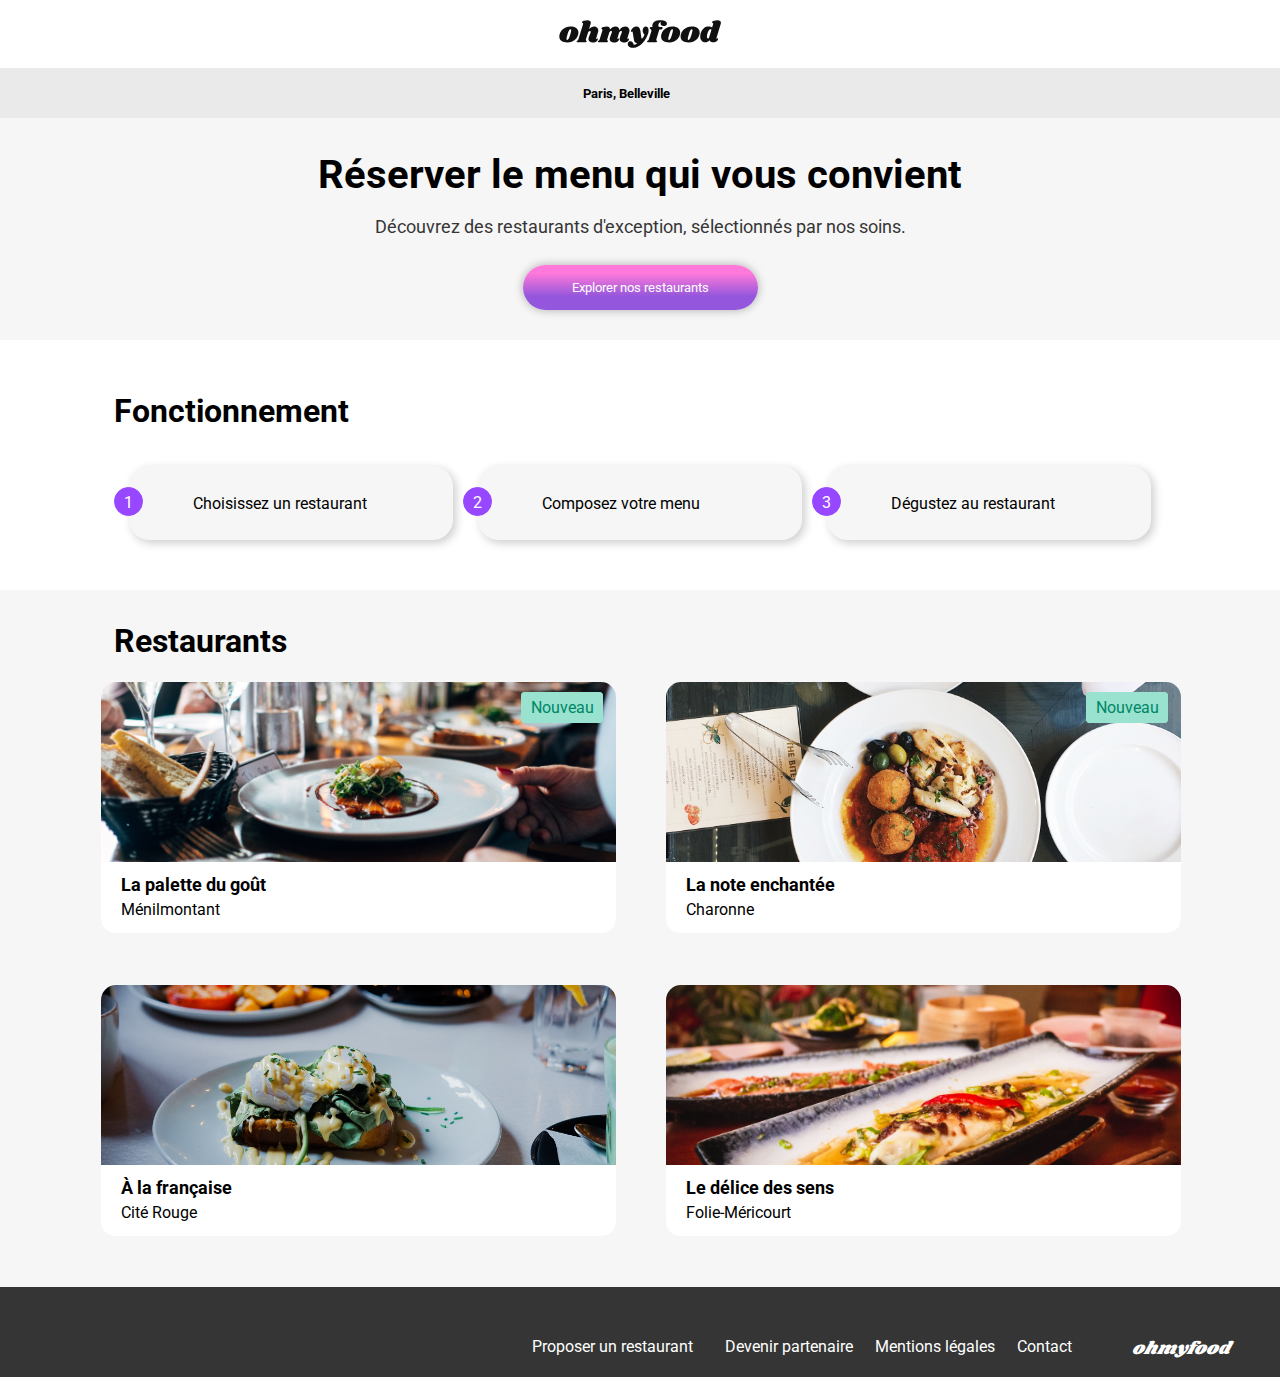
==== commit ae9e9ffa: "Refactor: Change 'new' button to 'p new', and update associated CSS style" ====
--- a/index.html
+++ b/index.html
@@ -74,17 +74,15 @@
         <!-- Troisième section -->
         <section id="restaurants">
             <!-- Cartes de présentation des restaurants -->
-
-
             <div class="restaurants__cards">
                 <div class="restaurant">
                     <h1>Restaurants</h1>
                 </div>
                 <div class="card__grid">
-                    <a href="./menus/lapalettedugout.html">
+                     <a href="./menus/lapalettedugout.html">
                         <div class="card" id="palette">
                             <div class="btn__new">
-                                <button>Nouveau</button>
+                                <p>Nouveau</p>
                             </div>
                             <img src="./images/restaurants/la-palette-du-gout.jpg"
                                 alt="Image représentant une assiète de nourriture sur une table " />
@@ -103,7 +101,7 @@
                     <a href="./menus/lanoteenchantee.html">
                         <div class="card" id="enchantee">
                             <div class="btn__new">
-                                <button>Nouveau</button>
+                                <p>Nouveau</p>
                             </div>
                             <img src="./images/restaurants/la-note-enchantee.jpg"
                                 alt="Image représentant une assiète de nourriture sur une table " />
@@ -118,7 +116,6 @@
                                 </div>
                             </div>
                         </div>
-
                     </a>
                     <a href="./menus/alafrançaise.html">
                         <div class="card" id="francaise">
@@ -151,9 +148,9 @@
                                 </div>
                             </div>
                         </div>
+                    </a>
                 </div>
             </div>
-            </a>
         </section>
     </main>
     <!-- Pied de page -->
--- a/CSS/style.css
+++ b/CSS/style.css
@@ -286,15 +286,23 @@
     height: 251px;
   }
 }
-.restaurants__cards .card .btn__new button {
+.restaurants__cards .card .btn__new {
   position: absolute;
+  width: 80px;
+  height: 29px;
   top: 10px;
-  right: 10px;
+  left: 420px;
+  text-align: center;
   border-radius: 3px;
   border: #99E2D0 1px solid;
   background-color: #99E2D0;
   color: #008766;
-  z-index: 2;
+  z-index: 1;
+}
+.restaurants__cards .card .btn__new p {
+  align-items: center;
+  margin-top: 5px;
+  margin-bottom: 0;
 }
 .restaurants__cards .card img {
   width: 100%;
@@ -320,9 +328,12 @@
   margin-top: 5px;
 }
 .restaurants__cards .card .card__content .card__fav {
+  /* Ajoute un espace de 40 pixels à droite et 20 pixels en haut */
   padding-right: 40px;
   margin-top: 20px;
-  position: relative;
+  position: relative; /* Positionne cet élément relativement par rapport à son conteneur parent */
+  /* Positionne les icônes font-awesome de manière absolue dans l'élément .card__fav */
+  /* Lorsque survolé */
 }
 .restaurants__cards .card .card__content .card__fav .fa-regular,
 .restaurants__cards .card .card__content .card__fav .fa-solid {
@@ -331,19 +342,23 @@
   left: 0;
 }
 .restaurants__cards .card .card__content .card__fav .fa-regular {
-  color: black;
-  transition: transform 1s;
+  color: black; /* Couleur de l'icône noire */
+  transition: transform 1s; /* Ajoute une transition de 1 seconde à la transformation */
 }
 .restaurants__cards .card .card__content .card__fav .fa-solid {
-  opacity: 0;
-  transition: opacity 1s;
+  opacity: 0; /* Rend l'icône solide transparente au départ */
+  transition: opacity 1s; /* Ajoute une transition de 1 seconde à l'opacité */
+}
+.restaurants__cards .card .card__content .card__fav:hover {
+  /* Cache l'icône régulière en la réduisant à l'échelle 0 */
+  /* Affiche l'icône solide en augmentant son opacité à 1 et change sa couleur */
 }
 .restaurants__cards .card .card__content .card__fav:hover .fa-regular {
   transform: scale(0);
 }
 .restaurants__cards .card .card__content .card__fav:hover .fa-solid {
   opacity: 1;
-  color: rgb(147, 86, 220);
+  color: rgb(147, 86, 220); /* Change la couleur de l'icône solide en violet */
 }
 
 /****** Footer *******/
